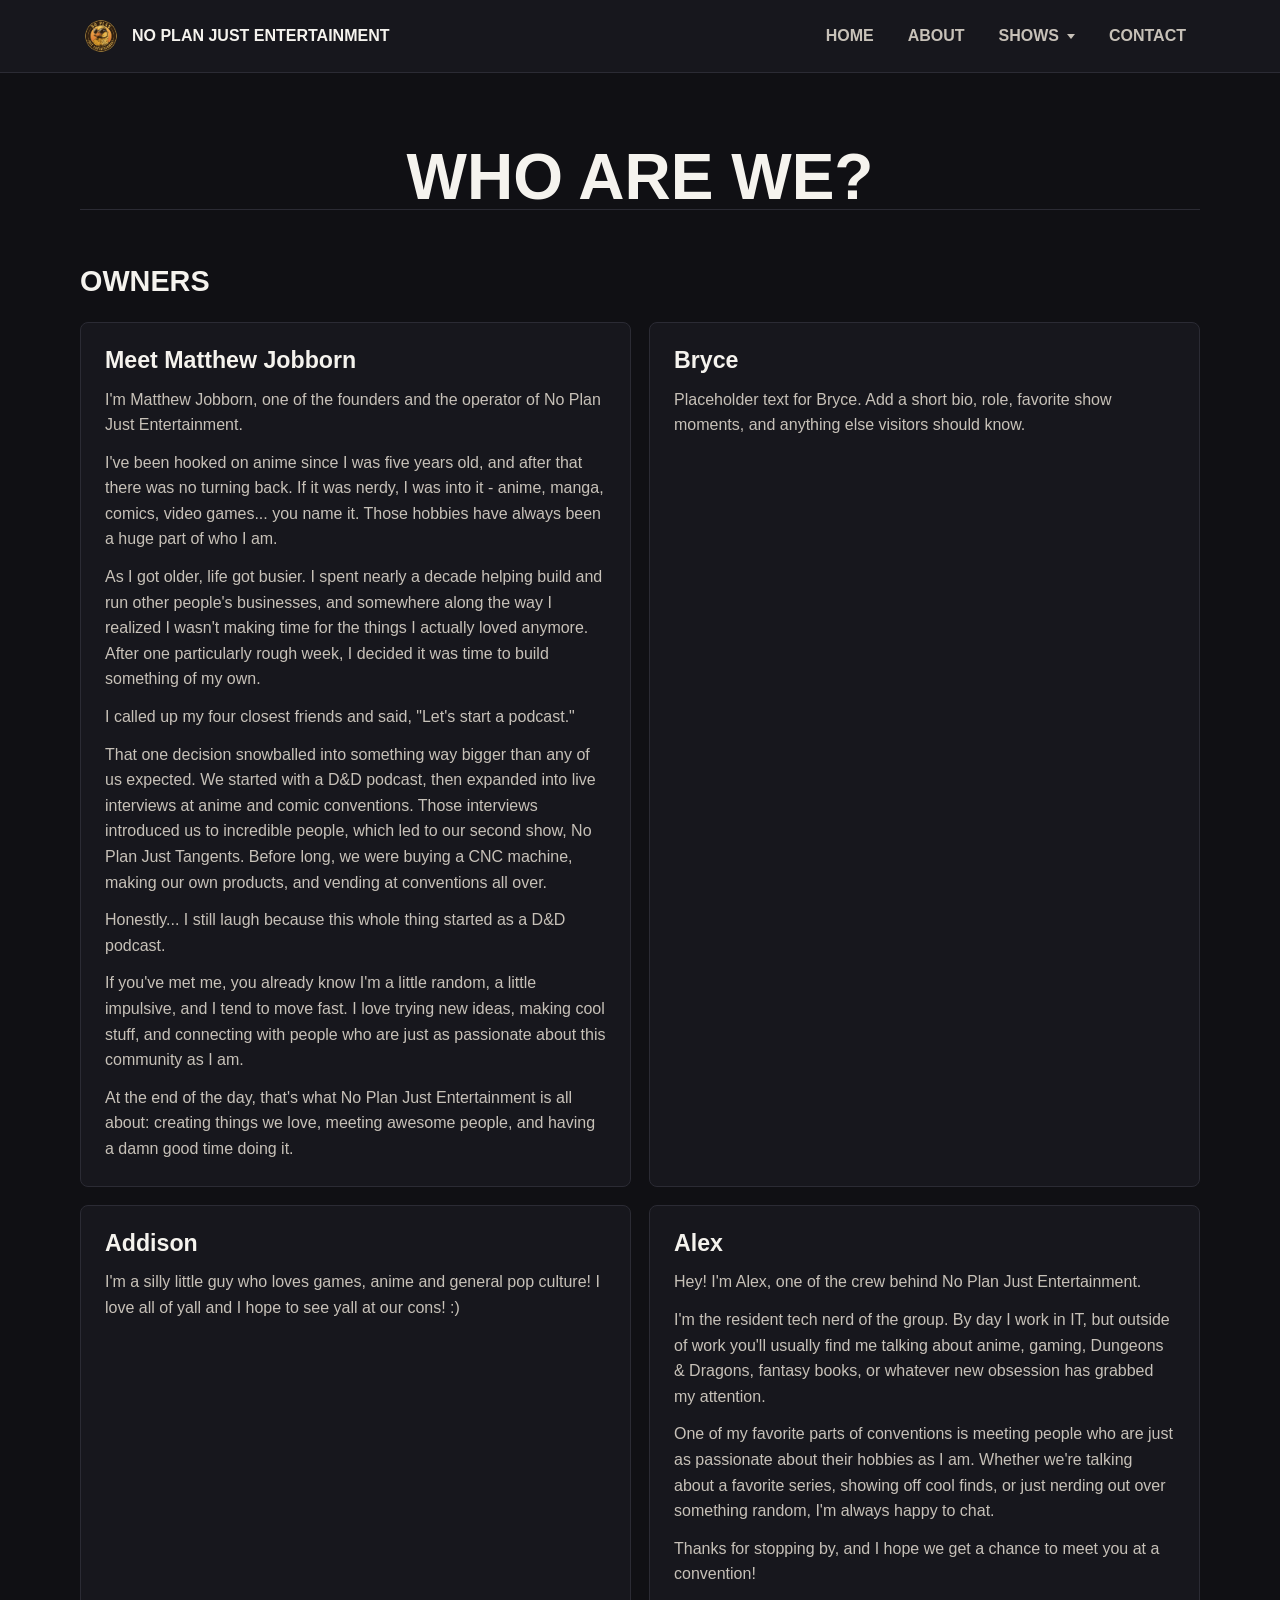
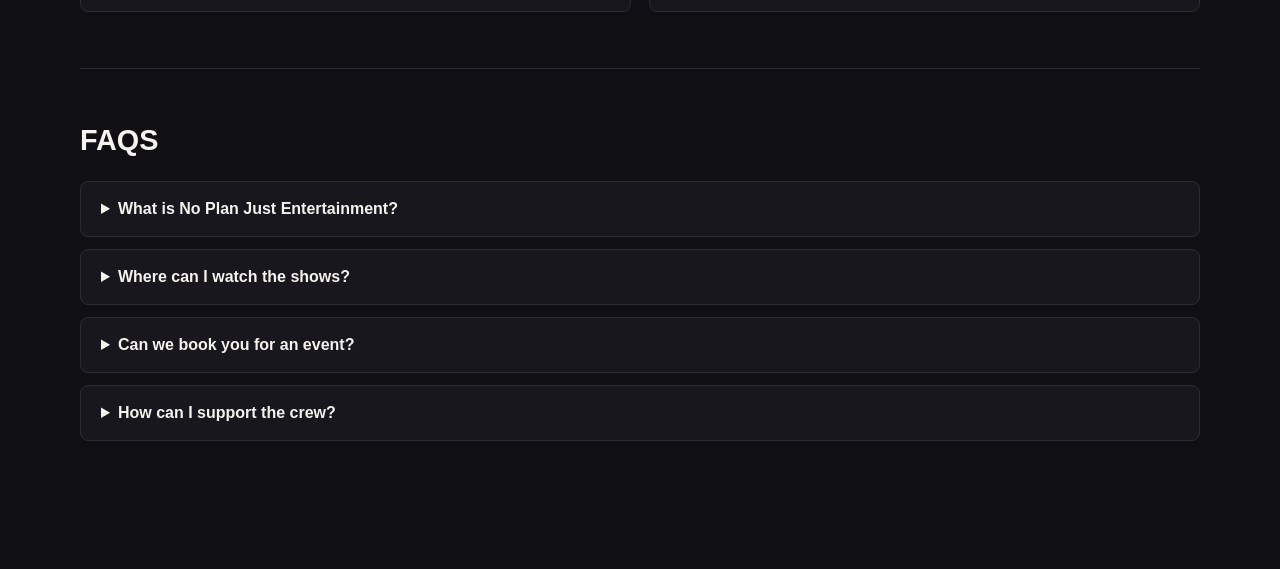
==== about.html @ 4c518708 "updated website" ====
<!doctype html>
<html lang="en">
<head>
  <meta charset="utf-8">
  <meta name="viewport" content="width=device-width, initial-scale=1">
  <title>About | No Plan Just Entertainment</title>
  <style>
    :root {
      color-scheme: dark;
      --bg: #101014;
      --nav: #17171d;
      --nav-border: #2b2b34;
      --text: #f5f3ee;
      --muted: #c7c1b8;
      --accent: #e64c3c;
      --accent-soft: rgba(230, 76, 60, 0.16);
      --focus: #f0b34f;
    }

    * {
      box-sizing: border-box;
    }

    body {
      margin: 0;
      min-height: 100vh;
      font-family: Arial, Helvetica, sans-serif;
      background: var(--bg);
      color: var(--text);
    }

    .site-header {
      position: sticky;
      top: 0;
      z-index: 10;
      border-bottom: 1px solid var(--nav-border);
      background: var(--nav);
    }

    .navbar {
      display: flex;
      align-items: center;
      justify-content: space-between;
      gap: 24px;
      width: min(1120px, calc(100% - 32px));
      min-height: 72px;
      margin: 0 auto;
    }

    .brand {
      display: inline-flex;
      align-items: center;
      gap: 10px;
      color: var(--text);
      font-size: 1rem;
      font-weight: 800;
      letter-spacing: 0;
      text-decoration: none;
      text-transform: uppercase;
      white-space: nowrap;
    }

    .brand-logo {
      width: 42px;
      height: 42px;
      object-fit: contain;
    }

    .nav-links {
      display: flex;
      align-items: center;
      gap: 6px;
      margin: 0;
      padding: 0;
      list-style: none;
    }

    .nav-link,
    .dropdown-trigger {
      display: inline-flex;
      align-items: center;
      min-height: 44px;
      padding: 0 14px;
      border: 0;
      border-radius: 6px;
      background: transparent;
      color: var(--muted);
      font: inherit;
      font-weight: 700;
      text-decoration: none;
      text-transform: uppercase;
      cursor: pointer;
    }

    .nav-link:hover,
    .nav-link:focus-visible,
    .dropdown:focus-within .dropdown-trigger,
    .dropdown:hover .dropdown-trigger {
      background: var(--accent-soft);
      color: var(--text);
      outline: none;
    }

    .nav-link:focus-visible,
    .dropdown-trigger:focus-visible,
    .dropdown-menu a:focus-visible,
    .faq-item summary:focus-visible {
      outline: 2px solid var(--focus);
      outline-offset: 2px;
    }

    .dropdown {
      position: relative;
    }

    .dropdown-trigger::after {
      width: 0;
      height: 0;
      margin-left: 8px;
      border-right: 4px solid transparent;
      border-left: 4px solid transparent;
      border-top: 5px solid currentColor;
      content: "";
    }

    .dropdown-menu {
      position: absolute;
      top: calc(100% + 8px);
      left: 0;
      display: grid;
      min-width: 190px;
      margin: 0;
      padding: 8px;
      border: 1px solid var(--nav-border);
      border-radius: 8px;
      background: #1f1f27;
      box-shadow: 0 18px 42px rgba(0, 0, 0, 0.3);
      list-style: none;
      opacity: 0;
      transform: translateY(-6px);
      pointer-events: none;
      transition: opacity 160ms ease, transform 160ms ease;
    }

    .dropdown:hover .dropdown-menu,
    .dropdown:focus-within .dropdown-menu {
      opacity: 1;
      transform: translateY(0);
      pointer-events: auto;
    }

    .dropdown-menu a {
      display: block;
      padding: 11px 12px;
      border-radius: 6px;
      color: var(--muted);
      font-weight: 700;
      text-decoration: none;
      white-space: nowrap;
    }

    .dropdown-menu a:hover,
    .dropdown-menu a:focus-visible {
      background: var(--accent);
      color: #fff;
    }

    main {
      width: min(1120px, calc(100% - 32px));
      margin: 0 auto;
      padding: 72px 0;
    }

    h1 {
      max-width: 760px;
      margin: 0 auto;
      font-size: clamp(2rem, 5vw, 4rem);
      line-height: 1;
      letter-spacing: 0;
      text-align: center;
      text-transform: uppercase;
    }

    p {
      max-width: 660px;
      color: var(--muted);
      font-size: 1.1rem;
      line-height: 1.6;
    }

    .page-section {
      padding: 56px 0;
      border-top: 1px solid var(--nav-border);
    }

    .section-title {
      margin: 0 0 18px;
      color: var(--text);
      font-size: 1.8rem;
      line-height: 1.1;
      letter-spacing: 0;
      text-transform: uppercase;
    }

    .owners-grid {
      display: grid;
      grid-template-columns: repeat(2, minmax(0, 1fr));
      gap: 18px;
      margin-top: 24px;
    }

    .owner-card {
      min-height: 210px;
      padding: 24px;
      border: 1px solid var(--nav-border);
      border-radius: 8px;
      background: #17171d;
    }

    .owner-card h3 {
      margin: 0 0 12px;
      color: var(--text);
      font-size: 1.45rem;
      line-height: 1.2;
    }

    .owner-card p {
      margin: 0;
      font-size: 1rem;
    }

    .owner-card p + p {
      margin-top: 12px;
    }

    .faq-list {
      display: grid;
      gap: 12px;
      margin-top: 24px;
    }

    .faq-item {
      border: 1px solid var(--nav-border);
      border-radius: 8px;
      background: #17171d;
    }

    .faq-item summary {
      padding: 18px 20px;
      color: var(--text);
      font-weight: 800;
      cursor: pointer;
    }

    .faq-item p {
      margin: 0;
      padding: 0 20px 20px;
      font-size: 1rem;
    }

    @media (max-width: 720px) {
      .navbar {
        align-items: flex-start;
        flex-direction: column;
        gap: 12px;
        padding: 16px 0;
      }

      .nav-links {
        flex-wrap: wrap;
        width: 100%;
      }

      .nav-link,
      .dropdown-trigger {
        padding: 0 10px;
        font-size: 0.9rem;
      }

      .dropdown-menu {
        right: auto;
        left: 0;
      }

      .owners-grid {
        grid-template-columns: 1fr;
      }
    }
  </style>
</head>
<body>
  <header class="site-header">
    <nav class="navbar" aria-label="Primary navigation">
      <a class="brand" href="index.html">
        <img class="brand-logo" src="img/No%20plan%20official%20logo.png" alt="">
        <span>No Plan Just Entertainment</span>
      </a>
      <ul class="nav-links">
        <li><a class="nav-link" href="index.html">Home</a></li>
        <li><a class="nav-link" href="about.html">About</a></li>
        <li class="dropdown">
          <button class="dropdown-trigger" type="button" aria-haspopup="true">Shows</button>
          <ul class="dropdown-menu" aria-label="Shows">
            <li><a href="just-tangents.html">Just Tangents</a></li>
            <li><a href="just-dice.html">Just Dice</a></li>
            <li><a href="one-shots.html">One Shots</a></li>
          </ul>
        </li>
        <li><a class="nav-link" href="contact.html">Contact</a></li>
      </ul>
    </nav>
  </header>

  <main>
    <section class="hero">
      <h1>Who are We?</h1>
    </section>

    <section class="page-section" aria-labelledby="owners-title">
      <h2 class="section-title" id="owners-title">Owners</h2>
      <div class="owners-grid">
        <article class="owner-card">
          <h3>Meet Matthew Jobborn</h3>
          <p>I'm Matthew Jobborn, one of the founders and the operator of No Plan Just Entertainment.</p>
          <p>I've been hooked on anime since I was five years old, and after that there was no turning back. If it was nerdy, I was into it - anime, manga, comics, video games... you name it. Those hobbies have always been a huge part of who I am.</p>
          <p>As I got older, life got busier. I spent nearly a decade helping build and run other people's businesses, and somewhere along the way I realized I wasn't making time for the things I actually loved anymore. After one particularly rough week, I decided it was time to build something of my own.</p>
          <p>I called up my four closest friends and said, "Let's start a podcast."</p>
          <p>That one decision snowballed into something way bigger than any of us expected. We started with a D&amp;D podcast, then expanded into live interviews at anime and comic conventions. Those interviews introduced us to incredible people, which led to our second show, No Plan Just Tangents. Before long, we were buying a CNC machine, making our own products, and vending at conventions all over.</p>
          <p>Honestly... I still laugh because this whole thing started as a D&amp;D podcast.</p>
          <p>If you've met me, you already know I'm a little random, a little impulsive, and I tend to move fast. I love trying new ideas, making cool stuff, and connecting with people who are just as passionate about this community as I am.</p>
          <p>At the end of the day, that's what No Plan Just Entertainment is all about: creating things we love, meeting awesome people, and having a damn good time doing it.</p>
        </article>
        <article class="owner-card">
          <h3>Bryce</h3>
          <p>Placeholder text for Bryce. Add a short bio, role, favorite show moments, and anything else visitors should know.</p>
        </article>
        <article class="owner-card">
          <h3>Addison</h3>
          <p>I'm a silly little guy who loves games, anime and general pop culture! I love all of yall and I hope to see yall at our cons! :)</p>
        </article>
        <article class="owner-card">
          <h3>Alex</h3>
          <p>Hey! I'm Alex, one of the crew behind No Plan Just Entertainment.</p>
          <p>I'm the resident tech nerd of the group. By day I work in IT, but outside of work you'll usually find me talking about anime, gaming, Dungeons &amp; Dragons, fantasy books, or whatever new obsession has grabbed my attention.</p>
          <p>One of my favorite parts of conventions is meeting people who are just as passionate about their hobbies as I am. Whether we're talking about a favorite series, showing off cool finds, or just nerding out over something random, I'm always happy to chat.</p>
          <p>Thanks for stopping by, and I hope we get a chance to meet you at a convention!</p>
        </article>
      </div>
    </section>

    <section class="page-section" aria-labelledby="faq-title">
      <h2 class="section-title" id="faq-title">FAQs</h2>
      <div class="faq-list">
        <details class="faq-item">
          <summary>What is No Plan Just Entertainment?</summary>
          <p>No Plan Just Entertainment is a group of friends who love creating content around the things we're passionate about. From podcasts and convention interviews to original products and live events, our goal is simple: have fun, celebrate nerd culture, and build a community where everyone feels welcome. If you love anime, gaming, comics, tabletop games, or pop culture, you'll fit right in.</p>
        </details>
        <details class="faq-item">
          <summary>Where can I watch the shows?</summary>
          <p>You can catch all of our content on YouTube, along with audio versions of our podcasts on your favorite podcast platforms (Coming soon!). We also post clips, updates, convention content, and behind-the-scenes moments across our social media channels, so be sure to follow us wherever you hang out online.</p>
        </details>
        <details class="faq-item">
          <summary>Can we book you for an event?</summary>
          <p>Absolutely! Whether you're organizing a convention, community event, podcast, or live show, we'd love to talk. We offer interviews, live hosting, panel appearances, and other collaborations. Reach out through our contact page or Instagram, and we'll get back to you as soon as we can.</p>
        </details>
        <details class="faq-item">
          <summary>How can I support the crew?</summary>
          <p>The best way to support us is by watching our content, sharing it with friends, and following us on social media. If you'd like to go a step further, check out our merch, support us on Patreon (Coming soon), or stop by our booth at conventions. Every view, share, purchase, and conversation helps us keep creating the content we love.</p>
        </details>
      </div>
    </section>
  </main>
</body>
</html>
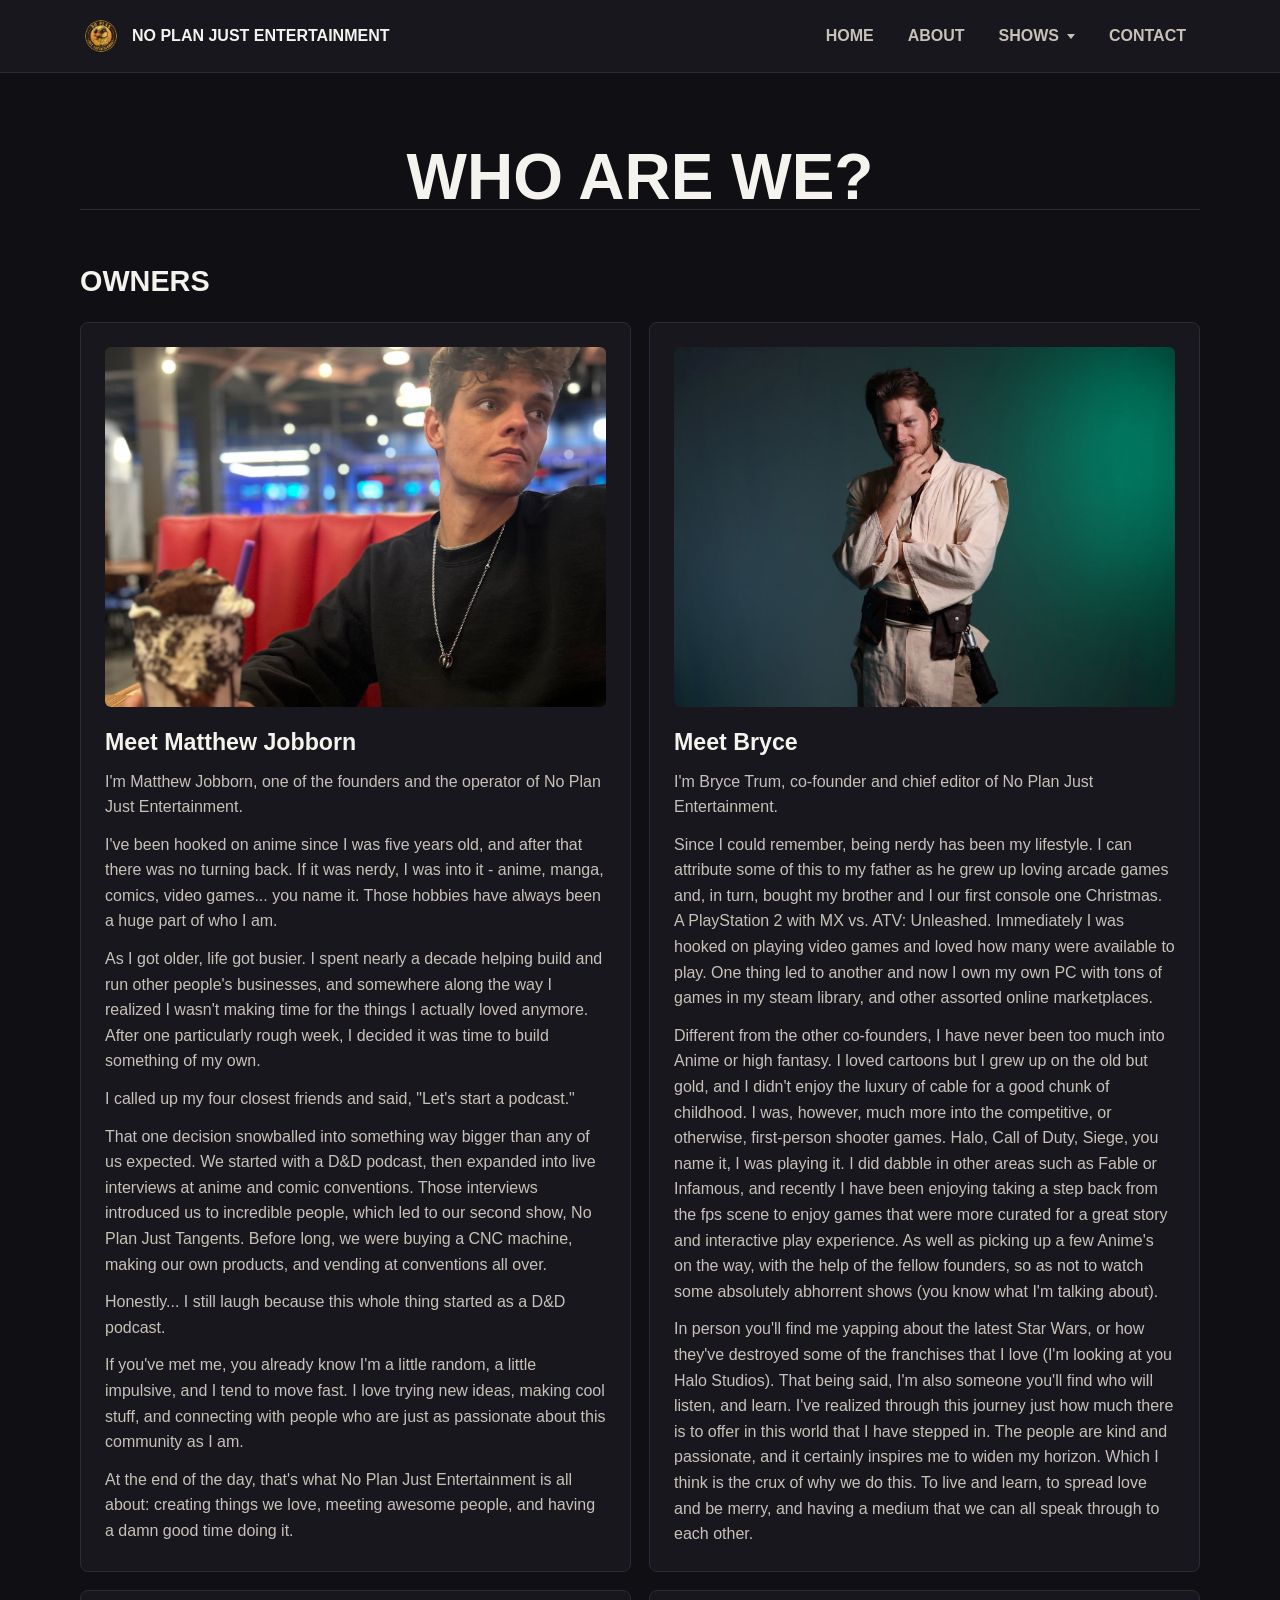
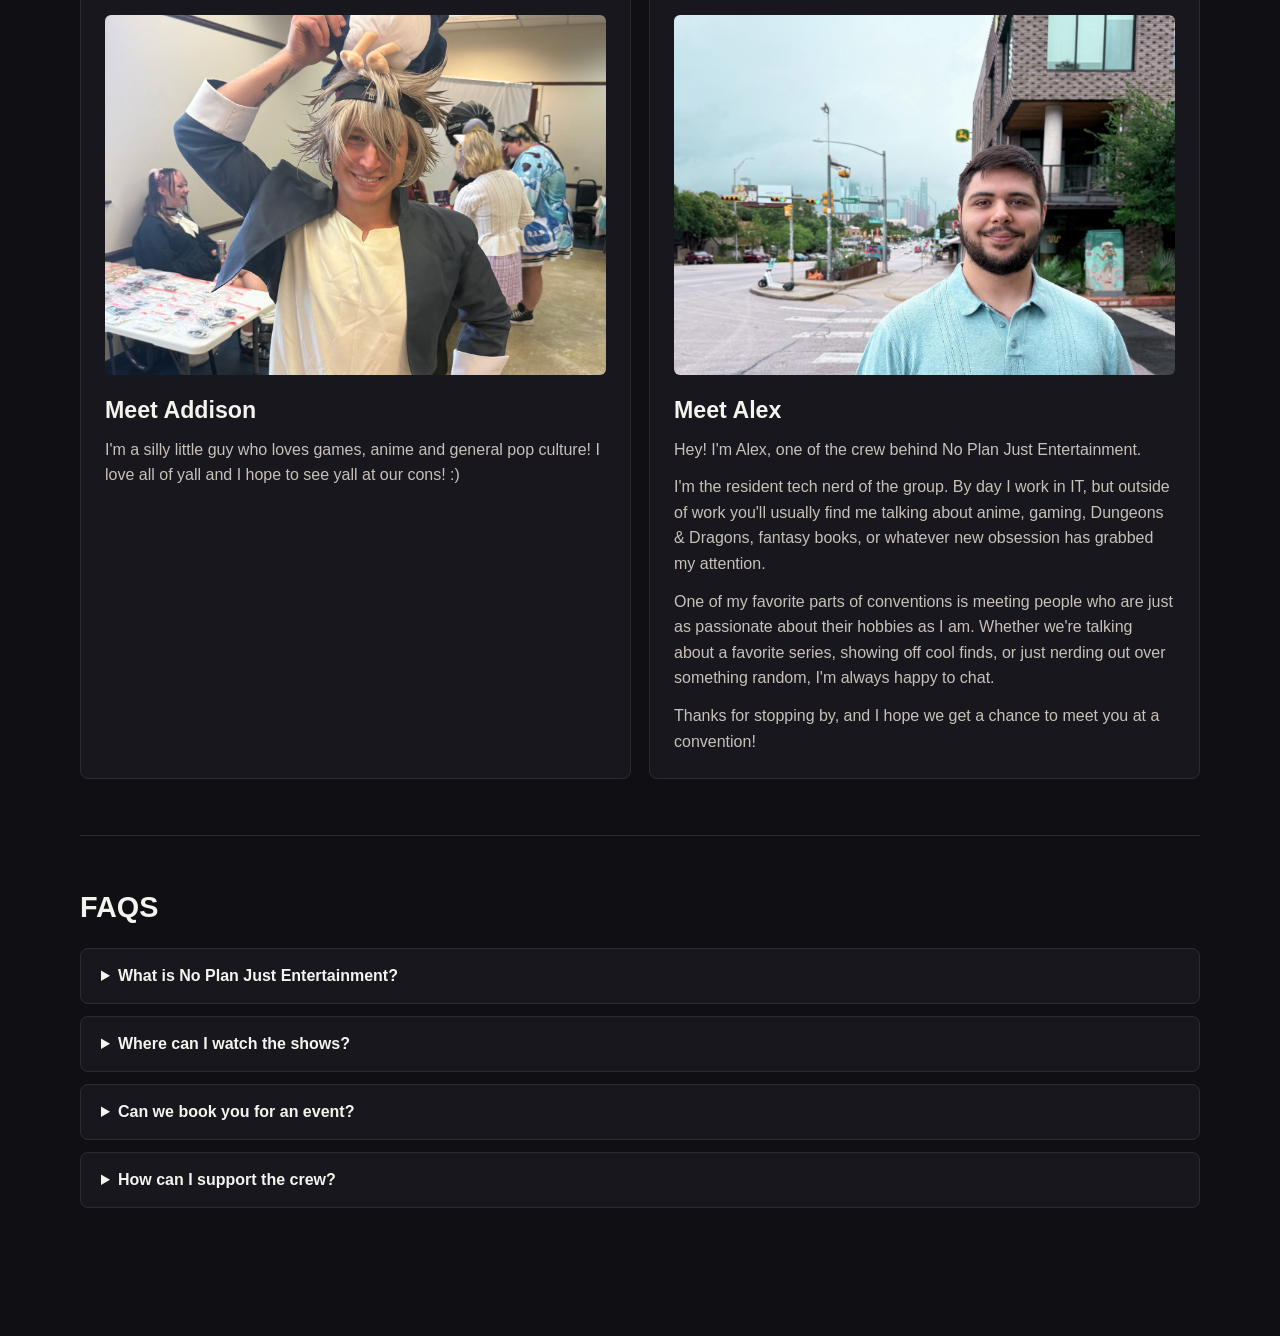
==== commit 693aa849: "Merge updated website into root" ====
--- a/about.html
+++ b/about.html
@@ -224,6 +224,20 @@
       line-height: 1.2;
     }
 
+    .owner-photo {
+      display: block;
+      width: 100%;
+      height: 360px;
+      margin: 0 0 22px;
+      border-radius: 6px;
+      object-fit: cover;
+      object-position: center 38%;
+    }
+
+    .owner-photo-bryce {
+      object-position: center 18%;
+    }
+
     .owner-card p {
       margin: 0;
       font-size: 1rem;
@@ -303,7 +317,7 @@
           <ul class="dropdown-menu" aria-label="Shows">
             <li><a href="just-tangents.html">Just Tangents</a></li>
             <li><a href="just-dice.html">Just Dice</a></li>
-            <li><a href="one-shots.html">One Shots</a></li>
+            <li><a href="just-dice.html#one-shots">One Shots</a></li>
           </ul>
         </li>
         <li><a class="nav-link" href="contact.html">Contact</a></li>
@@ -320,6 +334,7 @@
       <h2 class="section-title" id="owners-title">Owners</h2>
       <div class="owners-grid">
         <article class="owner-card">
+          <img class="owner-photo" src="img/matthew-jobborn.png" alt="Matthew Jobborn">
           <h3>Meet Matthew Jobborn</h3>
           <p>I'm Matthew Jobborn, one of the founders and the operator of No Plan Just Entertainment.</p>
           <p>I've been hooked on anime since I was five years old, and after that there was no turning back. If it was nerdy, I was into it - anime, manga, comics, video games... you name it. Those hobbies have always been a huge part of who I am.</p>
@@ -331,15 +346,21 @@
           <p>At the end of the day, that's what No Plan Just Entertainment is all about: creating things we love, meeting awesome people, and having a damn good time doing it.</p>
         </article>
         <article class="owner-card">
-          <h3>Bryce</h3>
-          <p>Placeholder text for Bryce. Add a short bio, role, favorite show moments, and anything else visitors should know.</p>
+          <img class="owner-photo owner-photo-bryce" src="img/bryce.png" alt="Bryce">
+          <h3>Meet Bryce</h3>
+          <p>I'm Bryce Trum, co-founder and chief editor of No Plan Just Entertainment.</p>
+          <p>Since I could remember, being nerdy has been my lifestyle. I can attribute some of this to my father as he grew up loving arcade games and, in turn, bought my brother and I our first console one Christmas. A PlayStation 2 with MX vs. ATV: Unleashed. Immediately I was hooked on playing video games and loved how many were available to play. One thing led to another and now I own my own PC with tons of games in my steam library, and other assorted online marketplaces.</p>
+          <p>Different from the other co-founders, I have never been too much into Anime or high fantasy. I loved cartoons but I grew up on the old but gold, and I didn't enjoy the luxury of cable for a good chunk of childhood. I was, however, much more into the competitive, or otherwise, first-person shooter games. Halo, Call of Duty, Siege, you name it, I was playing it. I did dabble in other areas such as Fable or Infamous, and recently I have been enjoying taking a step back from the fps scene to enjoy games that were more curated for a great story and interactive play experience. As well as picking up a few Anime's on the way, with the help of the fellow founders, so as not to watch some absolutely abhorrent shows (you know what I'm talking about).</p>
+          <p>In person you'll find me yapping about the latest Star Wars, or how they've destroyed some of the franchises that I love (I'm looking at you Halo Studios). That being said, I'm also someone you'll find who will listen, and learn. I've realized through this journey just how much there is to offer in this world that I have stepped in. The people are kind and passionate, and it certainly inspires me to widen my horizon. Which I think is the crux of why we do this. To live and learn, to spread love and be merry, and having a medium that we can all speak through to each other.</p>
         </article>
         <article class="owner-card">
-          <h3>Addison</h3>
+          <img class="owner-photo" src="img/addison.png" alt="Addison">
+          <h3>Meet Addison</h3>
           <p>I'm a silly little guy who loves games, anime and general pop culture! I love all of yall and I hope to see yall at our cons! :)</p>
         </article>
         <article class="owner-card">
-          <h3>Alex</h3>
+          <img class="owner-photo" src="img/alex.png" alt="Alex">
+          <h3>Meet Alex</h3>
           <p>Hey! I'm Alex, one of the crew behind No Plan Just Entertainment.</p>
           <p>I'm the resident tech nerd of the group. By day I work in IT, but outside of work you'll usually find me talking about anime, gaming, Dungeons &amp; Dragons, fantasy books, or whatever new obsession has grabbed my attention.</p>
           <p>One of my favorite parts of conventions is meeting people who are just as passionate about their hobbies as I am. Whether we're talking about a favorite series, showing off cool finds, or just nerding out over something random, I'm always happy to chat.</p>
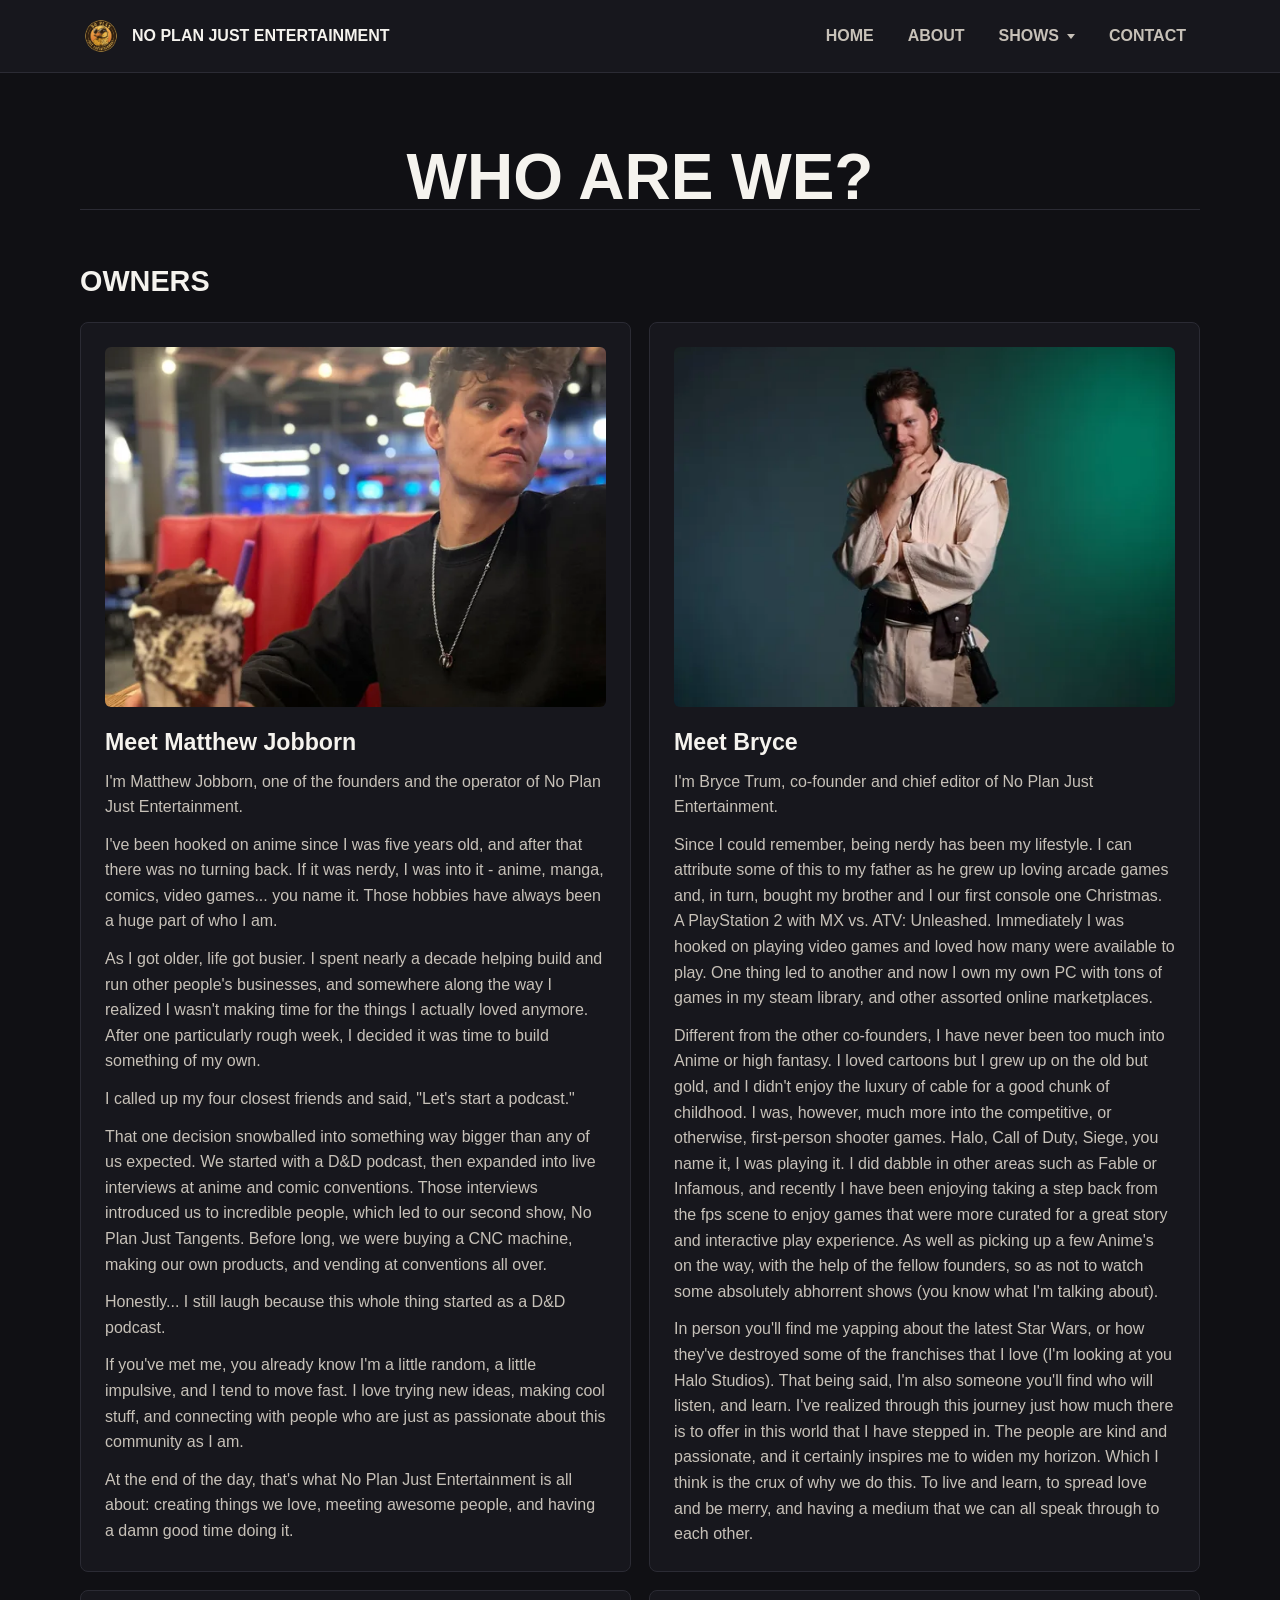
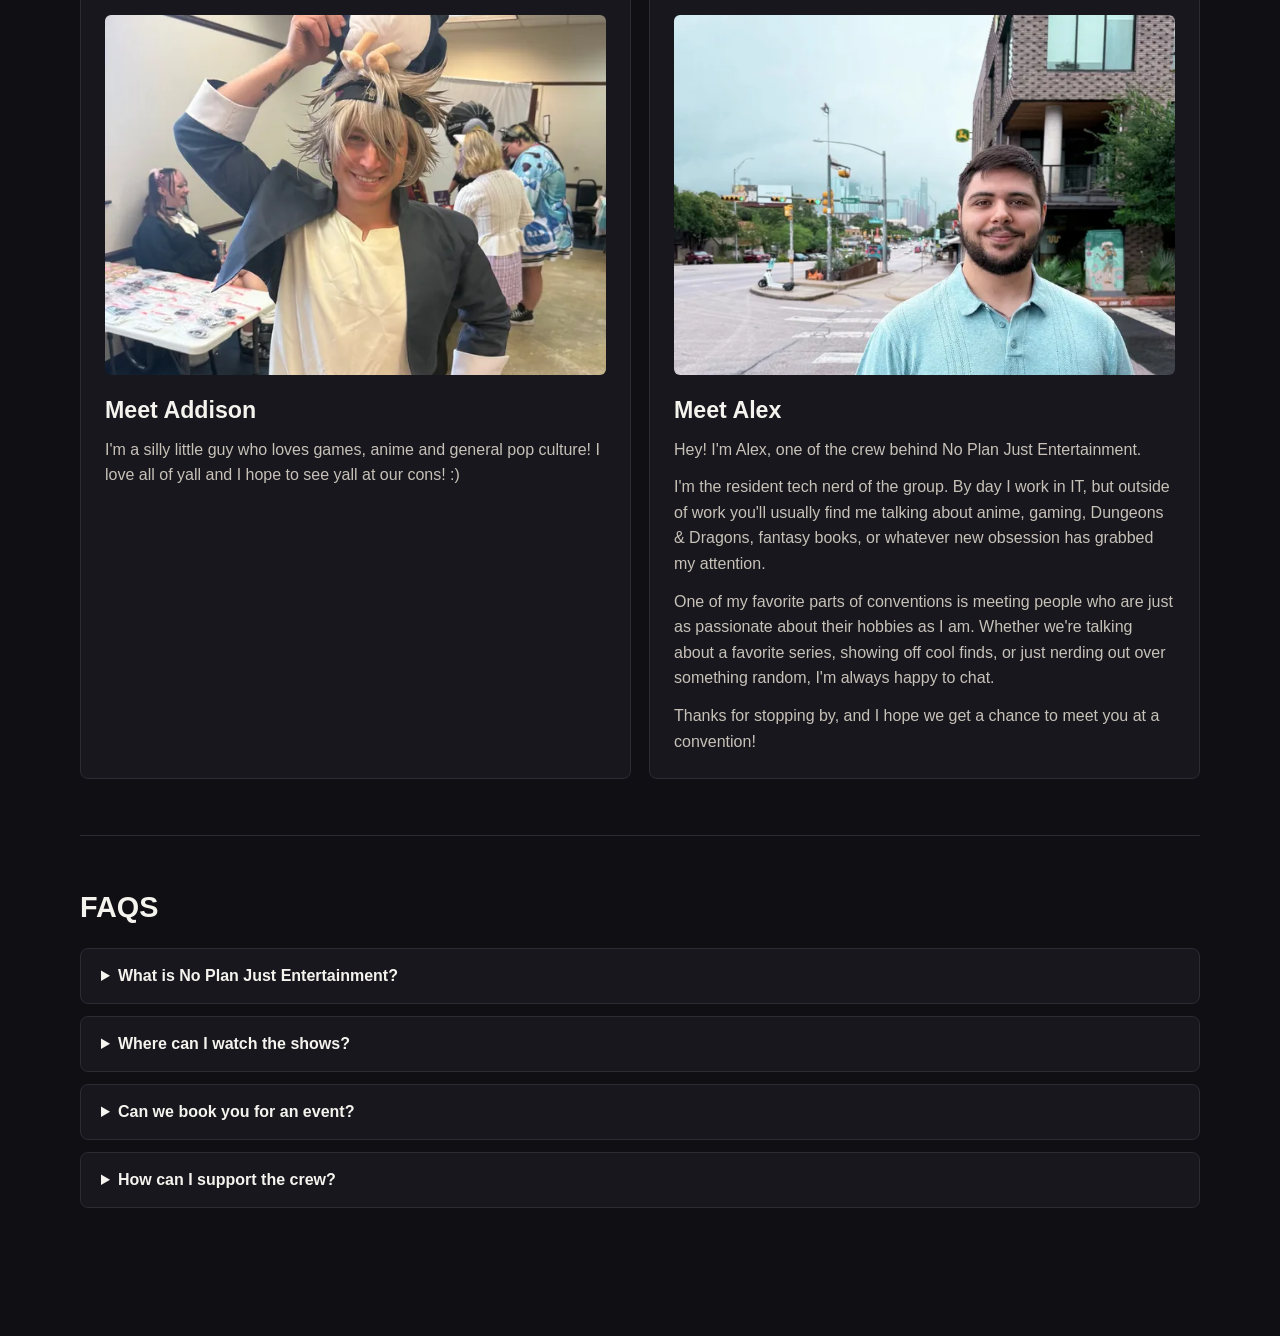
==== commit 1a5f9a56: "Optimize website images" ====
--- a/about.html
+++ b/about.html
@@ -334,7 +334,7 @@
       <h2 class="section-title" id="owners-title">Owners</h2>
       <div class="owners-grid">
         <article class="owner-card">
-          <img class="owner-photo" src="img/matthew-jobborn.png" alt="Matthew Jobborn">
+          <img class="owner-photo" src="img/matthew-jobborn.webp" alt="Matthew Jobborn" loading="lazy">
           <h3>Meet Matthew Jobborn</h3>
           <p>I'm Matthew Jobborn, one of the founders and the operator of No Plan Just Entertainment.</p>
           <p>I've been hooked on anime since I was five years old, and after that there was no turning back. If it was nerdy, I was into it - anime, manga, comics, video games... you name it. Those hobbies have always been a huge part of who I am.</p>
@@ -346,7 +346,7 @@
           <p>At the end of the day, that's what No Plan Just Entertainment is all about: creating things we love, meeting awesome people, and having a damn good time doing it.</p>
         </article>
         <article class="owner-card">
-          <img class="owner-photo owner-photo-bryce" src="img/bryce.png" alt="Bryce">
+          <img class="owner-photo owner-photo-bryce" src="img/bryce.webp" alt="Bryce" loading="lazy">
           <h3>Meet Bryce</h3>
           <p>I'm Bryce Trum, co-founder and chief editor of No Plan Just Entertainment.</p>
           <p>Since I could remember, being nerdy has been my lifestyle. I can attribute some of this to my father as he grew up loving arcade games and, in turn, bought my brother and I our first console one Christmas. A PlayStation 2 with MX vs. ATV: Unleashed. Immediately I was hooked on playing video games and loved how many were available to play. One thing led to another and now I own my own PC with tons of games in my steam library, and other assorted online marketplaces.</p>
@@ -354,12 +354,12 @@
           <p>In person you'll find me yapping about the latest Star Wars, or how they've destroyed some of the franchises that I love (I'm looking at you Halo Studios). That being said, I'm also someone you'll find who will listen, and learn. I've realized through this journey just how much there is to offer in this world that I have stepped in. The people are kind and passionate, and it certainly inspires me to widen my horizon. Which I think is the crux of why we do this. To live and learn, to spread love and be merry, and having a medium that we can all speak through to each other.</p>
         </article>
         <article class="owner-card">
-          <img class="owner-photo" src="img/addison.png" alt="Addison">
+          <img class="owner-photo" src="img/addison.webp" alt="Addison" loading="lazy">
           <h3>Meet Addison</h3>
           <p>I'm a silly little guy who loves games, anime and general pop culture! I love all of yall and I hope to see yall at our cons! :)</p>
         </article>
         <article class="owner-card">
-          <img class="owner-photo" src="img/alex.png" alt="Alex">
+          <img class="owner-photo" src="img/alex.webp" alt="Alex" loading="lazy">
           <h3>Meet Alex</h3>
           <p>Hey! I'm Alex, one of the crew behind No Plan Just Entertainment.</p>
           <p>I'm the resident tech nerd of the group. By day I work in IT, but outside of work you'll usually find me talking about anime, gaming, Dungeons &amp; Dragons, fantasy books, or whatever new obsession has grabbed my attention.</p>
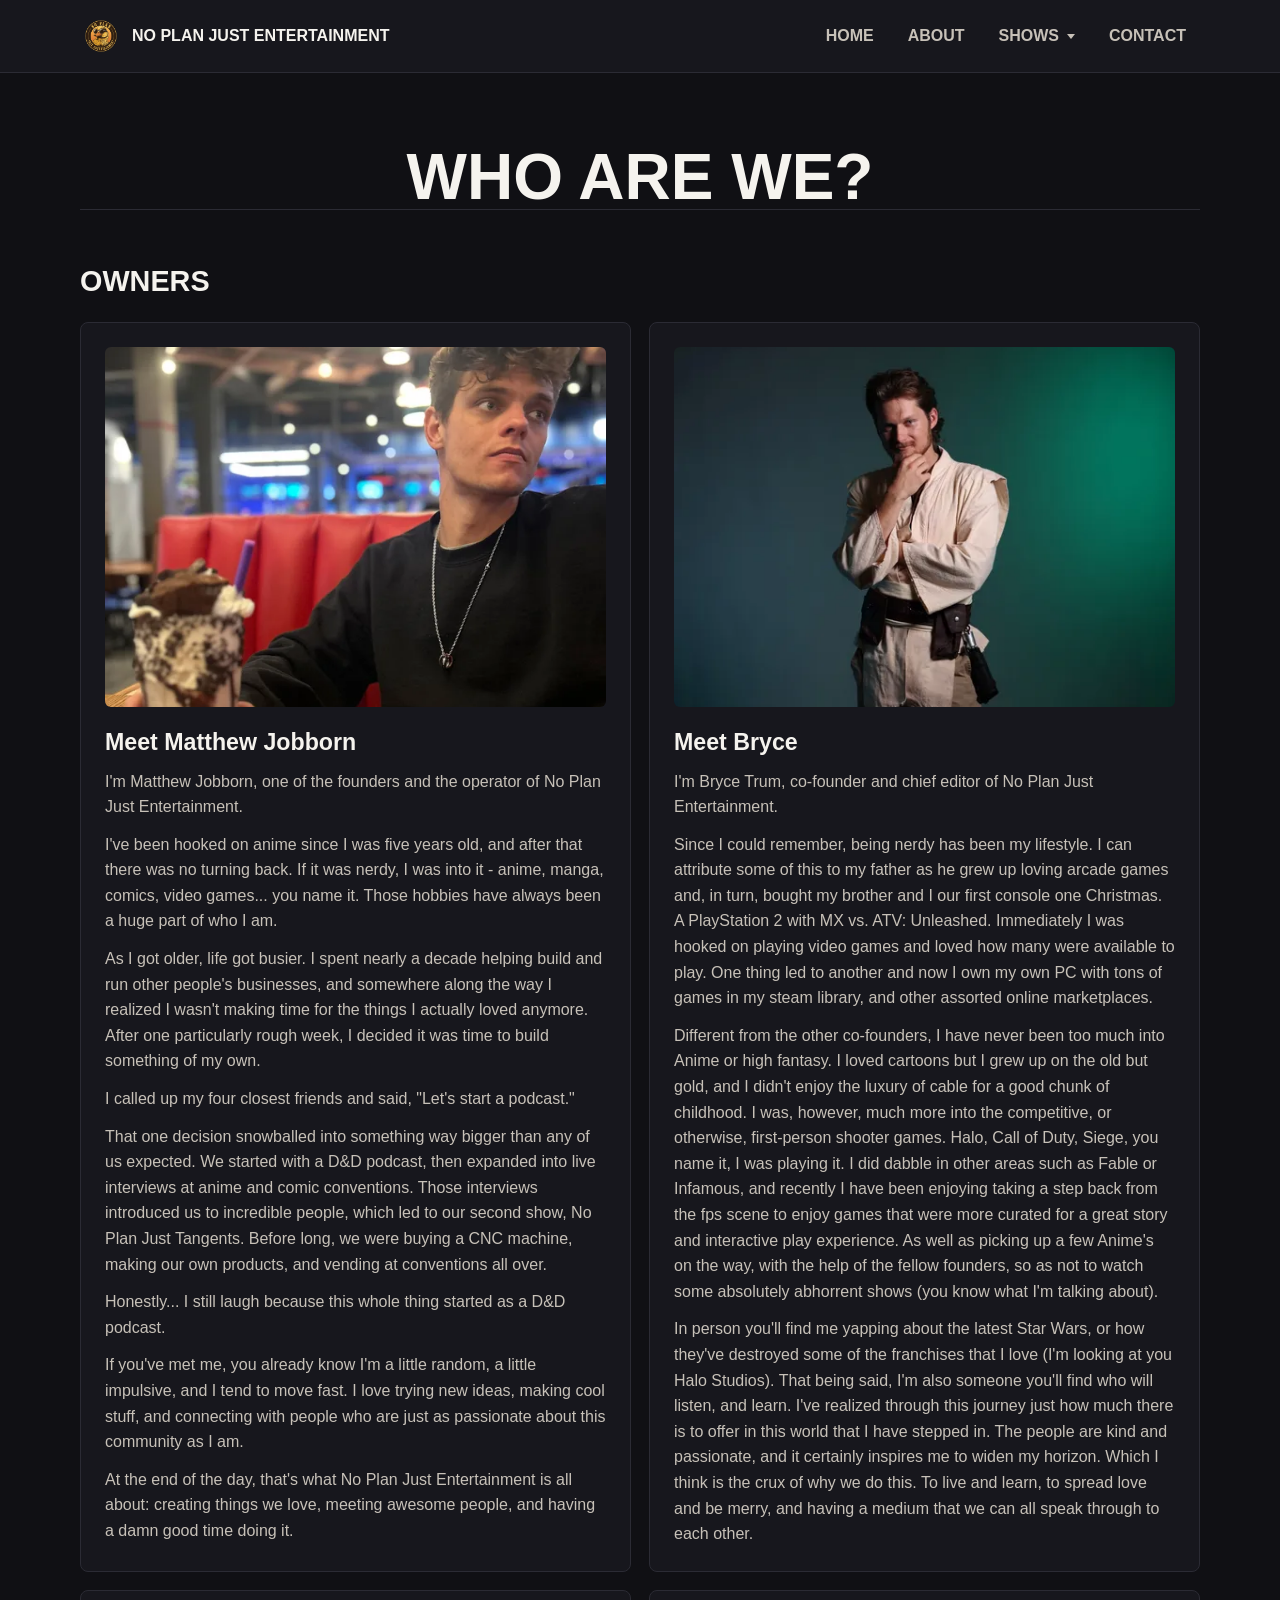
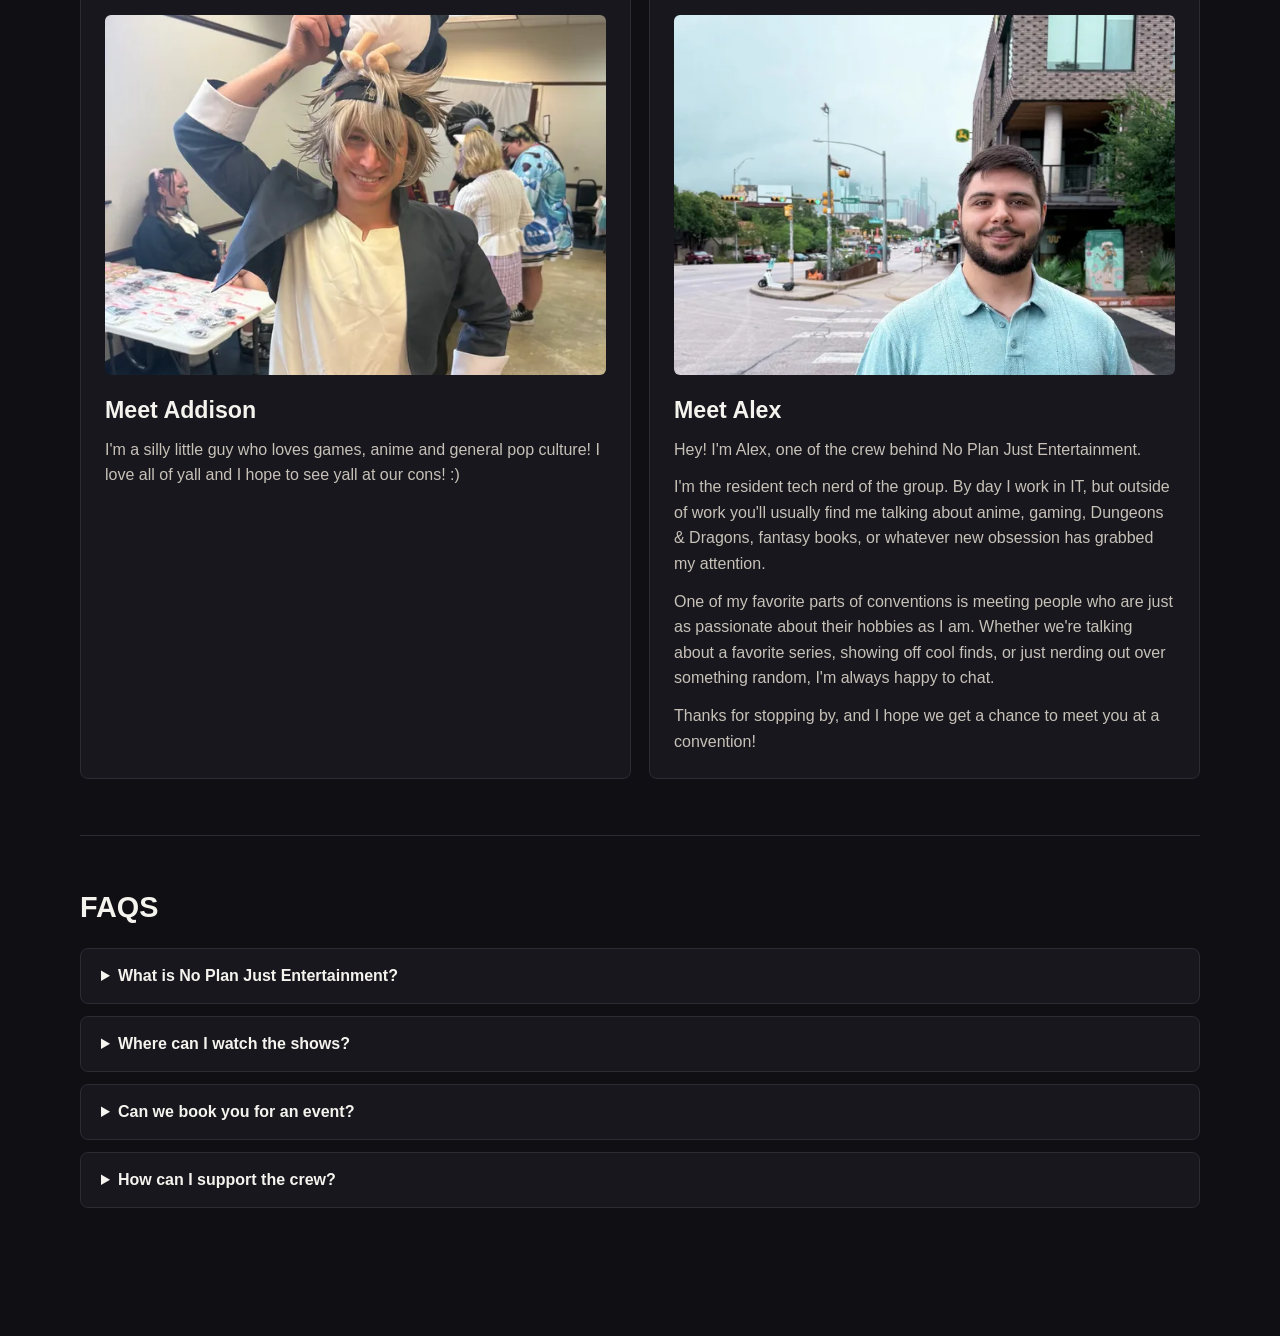
==== commit 52d41faa: "Optimize website images" ====
--- a/about.html
+++ b/about.html
@@ -306,7 +306,7 @@
   <header class="site-header">
     <nav class="navbar" aria-label="Primary navigation">
       <a class="brand" href="index.html">
-        <img class="brand-logo" src="img/No%20plan%20official%20logo.png" alt="">
+        <img class="brand-logo" src="img/no-plan-official-logo.webp" alt="">
         <span>No Plan Just Entertainment</span>
       </a>
       <ul class="nav-links">
